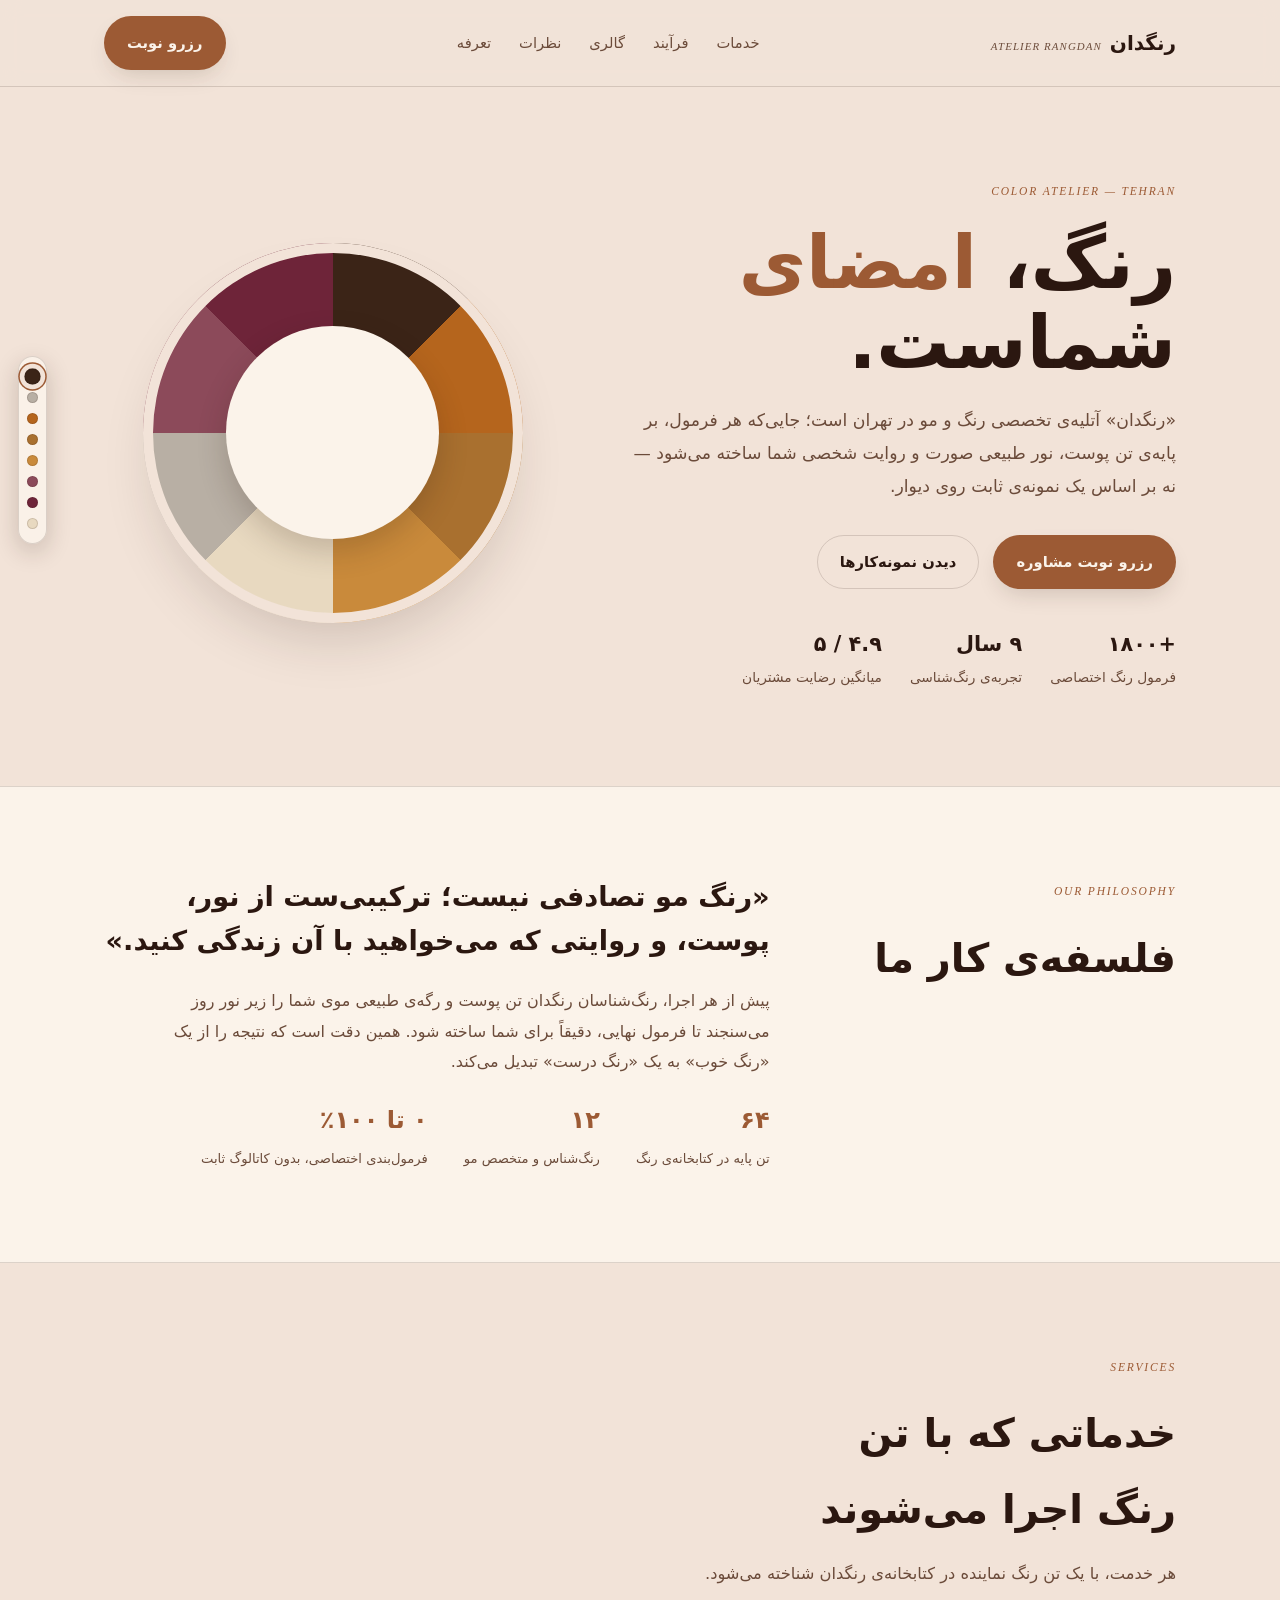
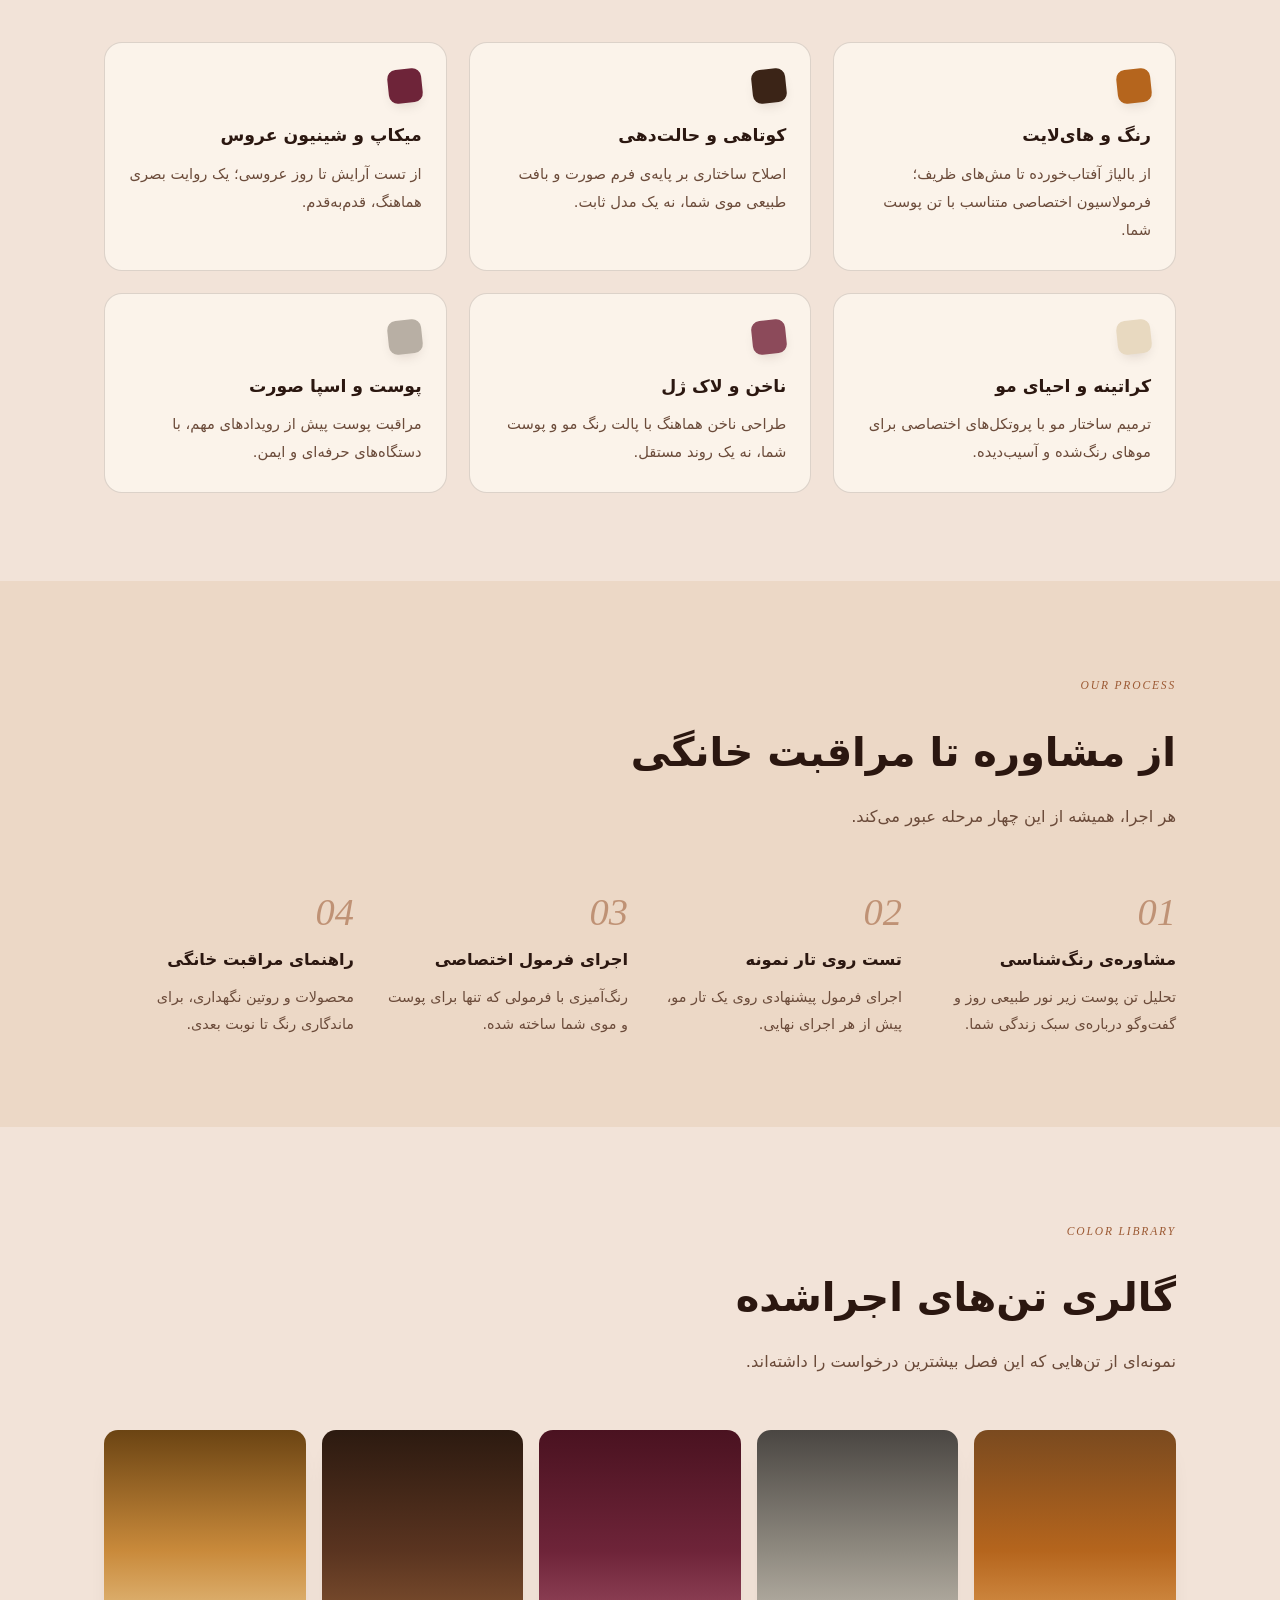
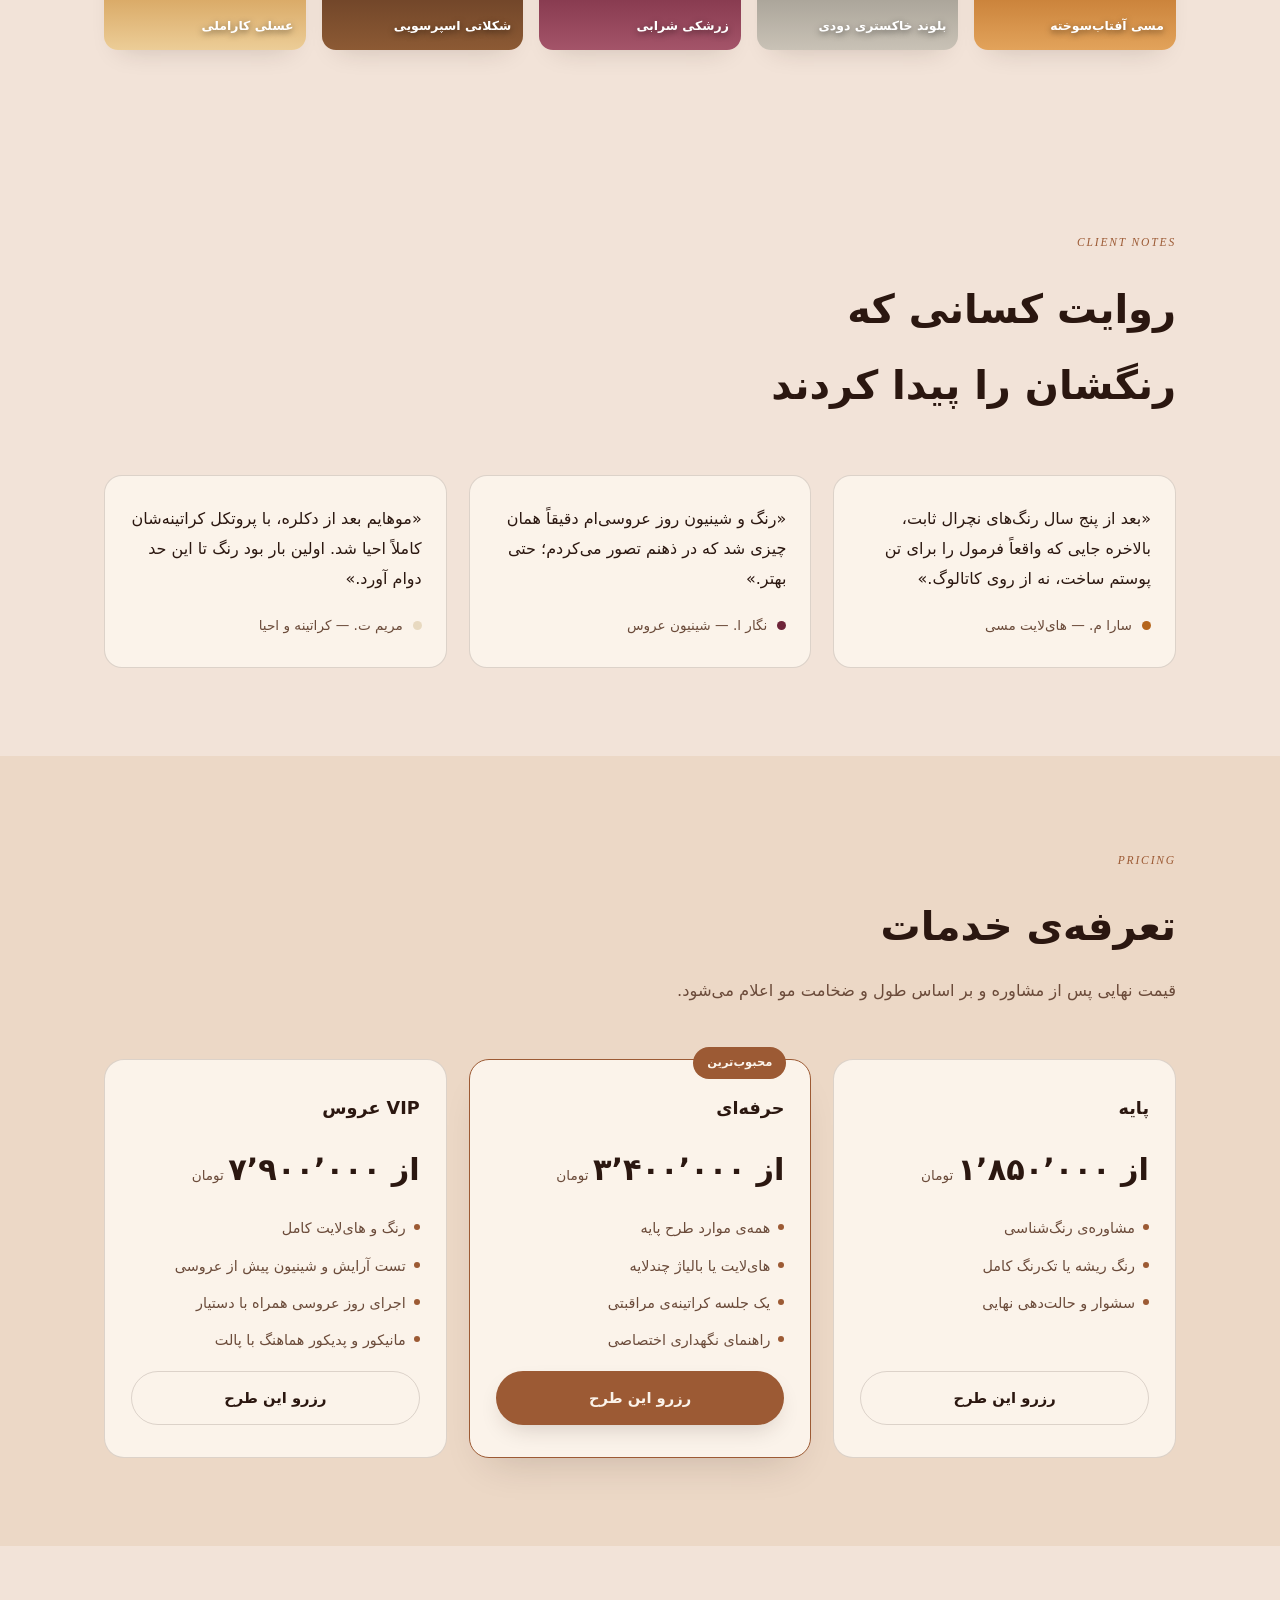
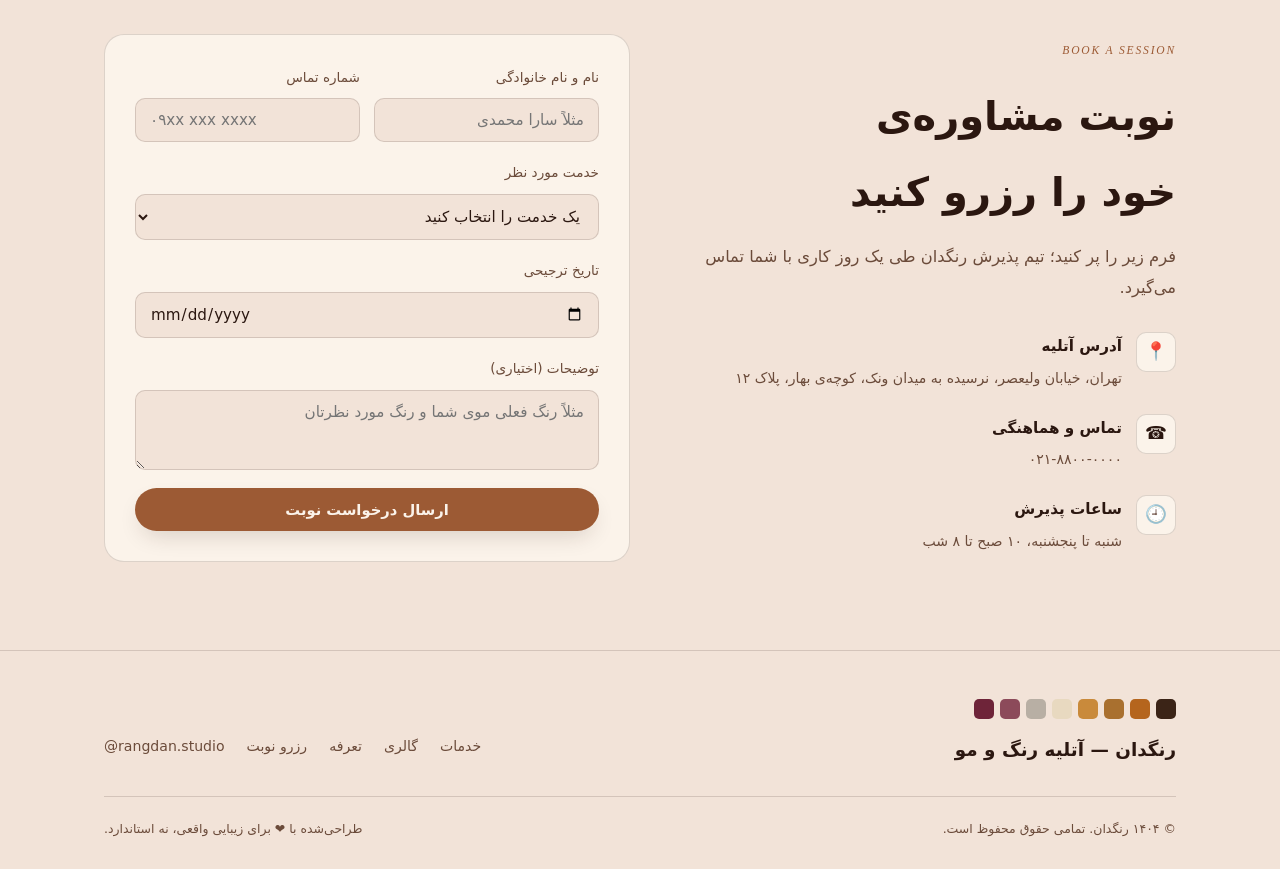
==== landing/index.html @ 2cccdb82 "Add creative women's salon landing page (رنگدان) Single-file, self-contained RTL landing page for a " ====
<!doctype html>
<html lang="fa" dir="rtl">
<head>
<meta charset="utf-8">
<meta name="viewport" content="width=device-width, initial-scale=1">
<title>رنگدان — آتلیه رنگ و مو</title>
<style>
  :root{
    --bg:#F2E3D8;
    --surface:#FBF3EA;
    --surface-2:#ECD8C6;
    --ink:#2B1710;
    --ink-soft:#6B4B3A;
    --accent:#9C5A34;
    --accent-2:#6E2439;
    --line:rgba(43,23,16,.15);
    --shadow:rgba(43,23,16,.20);

    --sw-espresso:#3B2417;
    --sw-copper:#B5651D;
    --sw-burgundy:#6E2439;
    --sw-rosewood:#8C4A5A;
    --sw-ash:#B8AFA4;
    --sw-champagne:#E8D9C0;
    --sw-caramel:#A9702F;
    --sw-honey:#C98A3B;

    --font-display:'Vazirmatn','IRANSans',Tahoma,'Segoe UI',system-ui,sans-serif;
    --font-body:'Vazirmatn',Tahoma,'Segoe UI',system-ui,sans-serif;
    --font-accent:Georgia,'Times New Roman',serif;
  }
  @media (prefers-color-scheme: dark){
    :root:not([data-theme="light"]){
      --bg:#1B120C;
      --surface:#271A12;
      --surface-2:#32221A;
      --ink:#F4E7D9;
      --ink-soft:#CBB09C;
      --accent:#E0925A;
      --accent-2:#E28CA0;
      --line:rgba(244,231,217,.14);
      --shadow:rgba(0,0,0,.55);
    }
  }
  :root[data-theme="dark"]{
    --bg:#1B120C;
    --surface:#271A12;
    --surface-2:#32221A;
    --ink:#F4E7D9;
    --ink-soft:#CBB09C;
    --accent:#E0925A;
    --accent-2:#E28CA0;
    --line:rgba(244,231,217,.14);
    --shadow:rgba(0,0,0,.55);
  }
  @media (prefers-reduced-motion: no-preference){
    :root{ scroll-behavior:smooth; }
  }

  *{box-sizing:border-box;}
  html,body{margin:0;padding:0;}
  body{
    background:var(--bg);
    color:var(--ink);
    font-family:var(--font-body);
    line-height:1.9;
    -webkit-font-smoothing:antialiased;
    overflow-x:hidden;
  }
  img,svg{max-width:100%;display:block;}
  a{color:inherit;text-decoration:none;}
  ul{margin:0;padding:0;list-style:none;}
  h1,h2,h3,p{margin:0;}
  h1,h2,h3{font-family:var(--font-display);text-wrap:balance;}
  :focus-visible{outline:2px solid var(--accent);outline-offset:3px;border-radius:4px;}

  .wrap{ direction:rtl; }
  .container{
    max-width:1120px;
    margin:0 auto;
    padding:0 24px;
  }
  .eyebrow{
    font-family:var(--font-accent);
    font-style:italic;
    letter-spacing:.16em;
    text-transform:uppercase;
    font-size:.72rem;
    color:var(--accent);
    direction:ltr;
    display:inline-block;
  }

  /* ---------- swatch rail ---------- */
  .rail{
    position:fixed;
    top:50%;
    left:18px;
    transform:translateY(-50%);
    z-index:40;
    display:flex;
    flex-direction:column;
    gap:10px;
    padding:14px 8px;
    background:color-mix(in srgb, var(--surface) 88%, transparent);
    border:1px solid var(--line);
    border-radius:999px;
    box-shadow:0 8px 24px var(--shadow);
    backdrop-filter:blur(6px);
  }
  .rail a{
    width:11px;height:11px;border-radius:50%;
    display:block;
    border:1px solid var(--line);
    transition:transform .25s ease, box-shadow .25s ease;
  }
  .rail a[data-c="espresso"]{background:var(--sw-espresso);}
  .rail a[data-c="ash"]{background:var(--sw-ash);}
  .rail a[data-c="copper"]{background:var(--sw-copper);}
  .rail a[data-c="caramel"]{background:var(--sw-caramel);}
  .rail a[data-c="honey"]{background:var(--sw-honey);}
  .rail a[data-c="rosewood"]{background:var(--sw-rosewood);}
  .rail a[data-c="burgundy"]{background:var(--sw-burgundy);}
  .rail a[data-c="champagne"]{background:var(--sw-champagne);}
  .rail a.active{transform:scale(1.5);box-shadow:0 0 0 3px var(--bg),0 0 0 4px var(--accent);}
  @media (max-width:900px){ .rail{display:none;} }

  /* ---------- nav ---------- */
  .nav{
    position:sticky;top:0;z-index:30;
    background:color-mix(in srgb, var(--bg) 86%, transparent);
    backdrop-filter:blur(10px);
    border-bottom:1px solid var(--line);
  }
  .nav-inner{
    display:flex;align-items:center;justify-content:space-between;
    gap:20px;padding:16px 24px;
  }
  .brand{display:flex;align-items:baseline;gap:8px;font-weight:800;font-size:1.25rem;}
  .brand small{font-family:var(--font-accent);font-style:italic;font-weight:400;font-size:.68rem;color:var(--ink-soft);letter-spacing:.1em;direction:ltr;}
  .nav-links{display:flex;gap:28px;font-size:.92rem;color:var(--ink-soft);}
  .nav-links a{transition:color .2s ease;}
  .nav-links a:hover{color:var(--accent);}
  @media (max-width:820px){ .nav-links{display:none;} }
  .btn{
    display:inline-flex;align-items:center;gap:8px;
    padding:12px 22px;border-radius:999px;
    font-size:.92rem;font-weight:700;
    border:1px solid transparent;cursor:pointer;
    transition:transform .2s ease, box-shadow .2s ease, background .2s ease;
    font-family:var(--font-body);
  }
  .btn:hover{transform:translateY(-2px);}
  .btn-primary{background:var(--accent);color:var(--surface);box-shadow:0 10px 24px -8px var(--shadow);}
  .btn-primary:hover{box-shadow:0 14px 28px -8px var(--shadow);}
  .btn-ghost{background:transparent;border-color:var(--line);color:var(--ink);}
  .btn-ghost:hover{border-color:var(--accent);color:var(--accent);}
  .btn-block{width:100%;justify-content:center;}

  /* ---------- hero ---------- */
  .hero{
    position:relative;
    padding:88px 0 96px;
    overflow:hidden;
  }
  .hero-grid{
    display:grid;grid-template-columns:1.1fr .9fr;gap:56px;align-items:center;
  }
  @media (max-width:900px){ .hero-grid{grid-template-columns:1fr;} }
  .hero h1{
    font-size:clamp(2.5rem,6vw,4.6rem);
    font-weight:800;
    line-height:1.08;
    margin:18px 0 22px;
  }
  .hero h1 em{
    font-style:normal;
    color:var(--accent);
  }
  .hero p.lead{
    font-size:1.08rem;color:var(--ink-soft);max-width:52ch;margin-bottom:32px;
  }
  .hero-ctas{display:flex;gap:14px;flex-wrap:wrap;margin-bottom:36px;}
  .hero-meta{display:flex;gap:28px;flex-wrap:wrap;color:var(--ink-soft);font-size:.86rem;}
  .hero-meta b{display:block;color:var(--ink);font-size:1.3rem;font-family:var(--font-display);}

  .dial-wrap{position:relative;display:flex;align-items:center;justify-content:center;}
  .dial{
    width:min(380px,80vw);aspect-ratio:1;border-radius:50%;
    background:conic-gradient(
      var(--sw-espresso) 0deg 45deg,
      var(--sw-copper) 45deg 90deg,
      var(--sw-caramel) 90deg 135deg,
      var(--sw-honey) 135deg 180deg,
      var(--sw-champagne) 180deg 225deg,
      var(--sw-ash) 225deg 270deg,
      var(--sw-rosewood) 270deg 315deg,
      var(--sw-burgundy) 315deg 360deg
    );
    box-shadow:0 30px 60px -20px var(--shadow), inset 0 0 0 10px var(--bg);
    position:relative;
  }
  @media (prefers-reduced-motion: no-preference){
    .dial{ animation:spin 70s linear infinite; }
  }
  @keyframes spin{ to{ transform:rotate(360deg); } }
  .dial::after{
    content:"";position:absolute;inset:22%;border-radius:50%;
    background:var(--surface);box-shadow:0 12px 30px var(--shadow);
  }
  .dial-core{
    position:absolute;inset:0;display:flex;align-items:center;justify-content:center;
    flex-direction:column;text-align:center;pointer-events:none;
  }
  .dial-core b{font-family:var(--font-display);font-size:1.15rem;font-weight:800;}
  .dial-core span{font-family:var(--font-accent);font-style:italic;font-size:.62rem;letter-spacing:.14em;color:var(--ink-soft);direction:ltr;}

  /* reveal */
  .reveal{opacity:0;transform:translateY(22px);transition:opacity .7s ease, transform .7s ease;}
  .reveal.visible{opacity:1;transform:none;}
  @media (prefers-reduced-motion: reduce){
    .reveal{opacity:1;transform:none;transition:none;}
    .dial{animation:none;}
  }

  section{padding:88px 0;}
  .section-head{max-width:640px;margin-bottom:52px;}
  .section-head h2{font-size:clamp(1.7rem,3.2vw,2.5rem);font-weight:800;margin:14px 0 12px;}
  .section-head p{color:var(--ink-soft);font-size:1.02rem;}

  /* about */
  .about{border-top:1px solid var(--line);border-bottom:1px solid var(--line);background:var(--surface);}
  .about-inner{display:grid;grid-template-columns:.7fr 1.3fr;gap:48px;align-items:start;}
  @media (max-width:820px){ .about-inner{grid-template-columns:1fr;} }
  .about blockquote{
    font-family:var(--font-display);font-weight:700;
    font-size:clamp(1.3rem,2.4vw,1.7rem);line-height:1.6;margin:0 0 24px;
  }
  .about-figures{display:flex;gap:36px;flex-wrap:wrap;margin-top:20px;}
  .about-figures div b{display:block;font-size:1.5rem;font-family:var(--font-display);color:var(--accent);}
  .about-figures div span{font-size:.82rem;color:var(--ink-soft);}

  /* services */
  .cards{display:grid;grid-template-columns:repeat(3,1fr);gap:22px;}
  @media (max-width:900px){ .cards{grid-template-columns:repeat(2,1fr);} }
  @media (max-width:600px){ .cards{grid-template-columns:1fr;} }
  .card{
    background:var(--surface);border:1px solid var(--line);border-radius:18px;
    padding:26px 24px;transition:transform .25s ease, box-shadow .25s ease;
  }
  .card:hover{transform:translateY(-6px);box-shadow:0 18px 34px -18px var(--shadow);}
  .chip{width:34px;height:34px;border-radius:9px;margin-bottom:16px;transform:rotate(-6deg);box-shadow:0 6px 14px -6px var(--shadow);}
  .card h3{font-size:1.08rem;font-weight:700;margin-bottom:8px;}
  .card p{color:var(--ink-soft);font-size:.92rem;}

  /* process */
  .process{background:var(--surface-2);}
  .steps{display:grid;grid-template-columns:repeat(4,1fr);gap:24px;counter-reset:step;}
  @media (max-width:900px){ .steps{grid-template-columns:repeat(2,1fr);} }
  @media (max-width:560px){ .steps{grid-template-columns:1fr;} }
  .step{position:relative;padding-top:8px;}
  .step .num{
    font-family:var(--font-accent);font-style:italic;font-size:2.4rem;color:var(--accent);
    opacity:.55;line-height:1;direction:ltr;
  }
  .step h3{margin:10px 0 8px;font-size:1.02rem;}
  .step p{color:var(--ink-soft);font-size:.9rem;}

  /* gallery / strands */
  .strands{display:grid;grid-template-columns:repeat(5,1fr);gap:16px;}
  @media (max-width:820px){ .strands{grid-template-columns:repeat(2,1fr);} }
  .strand{
    height:220px;border-radius:14px;position:relative;overflow:hidden;
    box-shadow:0 14px 26px -16px var(--shadow);
    transition:transform .3s ease;
  }
  .strand:hover{transform:translateY(-6px) scale(1.02);}
  .strand span{
    position:absolute;bottom:12px;right:12px;left:12px;
    font-size:.78rem;font-weight:700;color:#fff;
    text-shadow:0 2px 6px rgba(0,0,0,.5);
  }
  .strand.s1{background:linear-gradient(180deg,#7a4a1f,#b5651d 55%,#e2a35b);}
  .strand.s2{background:linear-gradient(180deg,#4a4642,#8f8a80 55%,#c9c2b6);}
  .strand.s3{background:linear-gradient(180deg,#4a1220,#6e2439 55%,#a45469);}
  .strand.s4{background:linear-gradient(180deg,#2c1a10,#5a3420 55%,#8c5a34);}
  .strand.s5{background:linear-gradient(180deg,#6b4413,#c98a3b 55%,#eccd97);}

  /* testimonials */
  .quotes{display:grid;grid-template-columns:repeat(3,1fr);gap:22px;}
  @media (max-width:900px){ .quotes{grid-template-columns:1fr;} }
  .quote{background:var(--surface);border:1px solid var(--line);border-radius:18px;padding:28px 24px;}
  .quote p{font-size:1rem;margin-bottom:18px;}
  .quote footer{display:flex;align-items:center;gap:10px;font-size:.85rem;color:var(--ink-soft);}
  .quote footer .dot{width:9px;height:9px;border-radius:50%;}

  /* pricing */
  .pricing{background:var(--surface-2);}
  .plans{display:grid;grid-template-columns:repeat(3,1fr);gap:22px;}
  @media (max-width:900px){ .plans{grid-template-columns:1fr;} }
  .plan{
    background:var(--surface);border:1px solid var(--line);border-radius:20px;
    padding:32px 26px;display:flex;flex-direction:column;gap:16px;
  }
  .plan.featured{border-color:var(--accent);box-shadow:0 20px 40px -20px var(--shadow);position:relative;}
  .plan.featured::before{
    content:"محبوب‌ترین";position:absolute;top:-13px;right:24px;
    background:var(--accent);color:var(--surface);font-size:.72rem;font-weight:700;
    padding:5px 14px;border-radius:999px;
  }
  .plan h3{font-size:1.1rem;}
  .plan .price{font-family:var(--font-display);font-size:1.9rem;font-weight:800;font-variant-numeric:tabular-nums;}
  .plan .price small{font-size:.85rem;font-weight:400;color:var(--ink-soft);}
  .plan ul{display:flex;flex-direction:column;gap:10px;font-size:.9rem;color:var(--ink-soft);flex:1;}
  .plan ul li{display:flex;gap:8px;align-items:flex-start;}
  .plan ul li::before{content:"";width:6px;height:6px;border-radius:50%;background:var(--accent);margin-top:9px;flex-shrink:0;}

  /* booking */
  .booking-inner{display:grid;grid-template-columns:1fr 1fr;gap:56px;align-items:start;}
  @media (max-width:900px){ .booking-inner{grid-template-columns:1fr;} }
  .form-card{background:var(--surface);border:1px solid var(--line);border-radius:20px;padding:30px;}
  .field{margin-bottom:18px;display:flex;flex-direction:column;gap:8px;}
  .field label{font-size:.85rem;color:var(--ink-soft);}
  .field input,.field select,.field textarea{
    background:var(--bg);border:1px solid var(--line);border-radius:10px;
    padding:12px 14px;font-family:var(--font-body);font-size:.95rem;color:var(--ink);
    resize:vertical;
  }
  .field-row{display:grid;grid-template-columns:1fr 1fr;gap:14px;}
  @media (max-width:480px){ .field-row{grid-template-columns:1fr;} }
  .note-ok{
    margin-top:14px;padding:12px 16px;border-radius:10px;
    background:color-mix(in srgb, var(--accent) 16%, var(--surface));
    color:var(--accent);font-size:.88rem;display:none;
  }
  .note-ok.show{display:block;}
  .info-list{display:flex;flex-direction:column;gap:22px;}
  .info-item{display:flex;gap:14px;}
  .info-item .ico{
    width:40px;height:40px;border-radius:10px;background:var(--surface);border:1px solid var(--line);
    display:flex;align-items:center;justify-content:center;flex-shrink:0;font-size:1.1rem;
  }
  .info-item h3{font-size:.95rem;margin-bottom:4px;}
  .info-item p{color:var(--ink-soft);font-size:.88rem;}

  /* footer */
  footer.site{border-top:1px solid var(--line);padding:48px 0 28px;}
  .footer-inner{display:flex;justify-content:space-between;flex-wrap:wrap;gap:24px;margin-bottom:28px;}
  .footer-brand{font-family:var(--font-display);font-weight:800;font-size:1.15rem;}
  .footer-links{display:flex;gap:22px;font-size:.88rem;color:var(--ink-soft);flex-wrap:wrap;}
  .footer-links a:hover{color:var(--accent);}
  .footer-bottom{border-top:1px solid var(--line);padding-top:20px;font-size:.78rem;color:var(--ink-soft);display:flex;justify-content:space-between;flex-wrap:wrap;gap:10px;}
  .swatch-strip{display:flex;gap:6px;margin-bottom:14px;}
  .swatch-strip i{width:20px;height:20px;border-radius:5px;display:block;}
</style>

</head>
<body>
<div class="wrap" dir="rtl" lang="fa">

  <nav class="rail" aria-hidden="true">
    <a href="#hero" data-c="espresso" title="آغاز"></a>
    <a href="#about" data-c="ash" title="درباره ما"></a>
    <a href="#services" data-c="copper" title="خدمات"></a>
    <a href="#process" data-c="caramel" title="فرآیند"></a>
    <a href="#gallery" data-c="honey" title="گالری"></a>
    <a href="#testimonials" data-c="rosewood" title="نظرات"></a>
    <a href="#pricing" data-c="burgundy" title="تعرفه"></a>
    <a href="#booking" data-c="champagne" title="رزرو"></a>
  </nav>

  <header class="nav">
    <div class="container nav-inner">
      <div class="brand">رنگدان <small>ATELIER RANGDAN</small></div>
      <div class="nav-links">
        <a href="#services">خدمات</a>
        <a href="#process">فرآیند</a>
        <a href="#gallery">گالری</a>
        <a href="#testimonials">نظرات</a>
        <a href="#pricing">تعرفه</a>
      </div>
      <a href="#booking" class="btn btn-primary">رزرو نوبت</a>
    </div>
  </header>

  <section class="hero" id="hero">
    <div class="container hero-grid">
      <div>
        <span class="eyebrow">Color Atelier — Tehran</span>
        <h1 class="reveal">رنگ، <em>امضای</em><br>شماست.</h1>
        <p class="lead reveal">«رنگدان» آتلیه‌ی تخصصی رنگ و مو در تهران است؛ جایی‌که هر فرمول، بر پایه‌ی تن پوست، نور طبیعی صورت و روایت شخصی شما ساخته می‌شود — نه بر اساس یک نمونه‌ی ثابت روی دیوار.</p>
        <div class="hero-ctas reveal">
          <a href="#booking" class="btn btn-primary">رزرو نوبت مشاوره</a>
          <a href="#gallery" class="btn btn-ghost">دیدن نمونه‌کارها</a>
        </div>
        <div class="hero-meta reveal">
          <div><b>+۱۸۰۰</b>فرمول رنگ اختصاصی</div>
          <div><b>۹ سال</b>تجربه‌ی رنگ‌شناسی</div>
          <div><b>۴.۹ / ۵</b>میانگین رضایت مشتریان</div>
        </div>
      </div>
      <div class="dial-wrap reveal">
        <div class="dial">
          <div class="dial-core">
            <b>رنگدان</b>
            <span>PIGMENT WHEEL</span>
          </div>
        </div>
      </div>
    </div>
  </section>

  <section class="about" id="about">
    <div class="container about-inner">
      <div class="section-head reveal" style="margin-bottom:0;">
        <span class="eyebrow">Our Philosophy</span>
        <h2>فلسفه‌ی کار ما</h2>
      </div>
      <div class="reveal">
        <blockquote>«رنگ مو تصادفی نیست؛ ترکیبی‌ست از نور، پوست، و روایتی که می‌خواهید با آن زندگی کنید.»</blockquote>
        <p style="color:var(--ink-soft);max-width:60ch;">پیش از هر اجرا، رنگ‌شناسان رنگدان تن پوست و رگه‌ی طبیعی موی شما را زیر نور روز می‌سنجند تا فرمول نهایی، دقیقاً برای شما ساخته شود. همین دقت است که نتیجه را از یک «رنگ خوب» به یک «رنگ درست» تبدیل می‌کند.</p>
        <div class="about-figures">
          <div><b>۶۴</b><span>تن پایه در کتابخانه‌ی رنگ</span></div>
          <div><b>۱۲</b><span>رنگ‌شناس و متخصص مو</span></div>
          <div><b>۰ تا ۱۰۰٪</b><span>فرمول‌بندی اختصاصی، بدون کاتالوگ ثابت</span></div>
        </div>
      </div>
    </div>
  </section>

  <section id="services">
    <div class="container">
      <div class="section-head reveal">
        <span class="eyebrow">Services</span>
        <h2>خدماتی که با تن رنگ اجرا می‌شوند</h2>
        <p>هر خدمت، با یک تن رنگ نماینده در کتابخانه‌ی رنگدان شناخته می‌شود.</p>
      </div>
      <div class="cards">
        <div class="card reveal">
          <div class="chip" style="background:var(--sw-copper);"></div>
          <h3>رنگ و های‌لایت</h3>
          <p>از بالیاژ آفتاب‌خورده تا مش‌های ظریف؛ فرمولاسیون اختصاصی متناسب با تن پوست شما.</p>
        </div>
        <div class="card reveal">
          <div class="chip" style="background:var(--sw-espresso);"></div>
          <h3>کوتاهی و حالت‌دهی</h3>
          <p>اصلاح ساختاری بر پایه‌ی فرم صورت و بافت طبیعی موی شما، نه یک مدل ثابت.</p>
        </div>
        <div class="card reveal">
          <div class="chip" style="background:var(--sw-burgundy);"></div>
          <h3>میکاپ و شینیون عروس</h3>
          <p>از تست آرایش تا روز عروسی؛ یک روایت بصری هماهنگ، قدم‌به‌قدم.</p>
        </div>
        <div class="card reveal">
          <div class="chip" style="background:var(--sw-champagne);"></div>
          <h3>کراتینه و احیای مو</h3>
          <p>ترمیم ساختار مو با پروتکل‌های اختصاصی برای موهای رنگ‌شده و آسیب‌دیده.</p>
        </div>
        <div class="card reveal">
          <div class="chip" style="background:var(--sw-rosewood);"></div>
          <h3>ناخن و لاک ژل</h3>
          <p>طراحی ناخن هماهنگ با پالت رنگ مو و پوست شما، نه یک روند مستقل.</p>
        </div>
        <div class="card reveal">
          <div class="chip" style="background:var(--sw-ash);"></div>
          <h3>پوست و اسپا صورت</h3>
          <p>مراقبت پوست پیش از رویدادهای مهم، با دستگاه‌های حرفه‌ای و ایمن.</p>
        </div>
      </div>
    </div>
  </section>

  <section class="process" id="process">
    <div class="container">
      <div class="section-head reveal">
        <span class="eyebrow">Our Process</span>
        <h2>از مشاوره تا مراقبت خانگی</h2>
        <p>هر اجرا، همیشه از این چهار مرحله عبور می‌کند.</p>
      </div>
      <div class="steps">
        <div class="step reveal">
          <span class="num">01</span>
          <h3>مشاوره‌ی رنگ‌شناسی</h3>
          <p>تحلیل تن پوست زیر نور طبیعی روز و گفت‌وگو درباره‌ی سبک زندگی شما.</p>
        </div>
        <div class="step reveal">
          <span class="num">02</span>
          <h3>تست روی تار نمونه</h3>
          <p>اجرای فرمول پیشنهادی روی یک تار مو، پیش از هر اجرای نهایی.</p>
        </div>
        <div class="step reveal">
          <span class="num">03</span>
          <h3>اجرای فرمول اختصاصی</h3>
          <p>رنگ‌آمیزی با فرمولی که تنها برای پوست و موی شما ساخته شده.</p>
        </div>
        <div class="step reveal">
          <span class="num">04</span>
          <h3>راهنمای مراقبت خانگی</h3>
          <p>محصولات و روتین نگهداری، برای ماندگاری رنگ تا نوبت بعدی.</p>
        </div>
      </div>
    </div>
  </section>

  <section id="gallery">
    <div class="container">
      <div class="section-head reveal">
        <span class="eyebrow">Color Library</span>
        <h2>گالری تن‌های اجراشده</h2>
        <p>نمونه‌ای از تن‌هایی که این فصل بیشترین درخواست را داشته‌اند.</p>
      </div>
      <div class="strands">
        <div class="strand s1 reveal"><span>مسی آفتاب‌سوخته</span></div>
        <div class="strand s2 reveal"><span>بلوند خاکستری دودی</span></div>
        <div class="strand s3 reveal"><span>زرشکی شرابی</span></div>
        <div class="strand s4 reveal"><span>شکلاتی اسپرسویی</span></div>
        <div class="strand s5 reveal"><span>عسلی کاراملی</span></div>
      </div>
    </div>
  </section>

  <section id="testimonials">
    <div class="container">
      <div class="section-head reveal">
        <span class="eyebrow">Client Notes</span>
        <h2>روایت کسانی که رنگشان را پیدا کردند</h2>
      </div>
      <div class="quotes">
        <div class="quote reveal">
          <p>«بعد از پنج سال رنگ‌های نچرال ثابت، بالاخره جایی که واقعاً فرمول را برای تن پوستم ساخت، نه از روی کاتالوگ.»</p>
          <footer><span class="dot" style="background:var(--sw-copper);"></span> سارا م. — های‌لایت مسی</footer>
        </div>
        <div class="quote reveal">
          <p>«رنگ و شینیون روز عروسی‌ام دقیقاً همان چیزی شد که در ذهنم تصور می‌کردم؛ حتی بهتر.»</p>
          <footer><span class="dot" style="background:var(--sw-burgundy);"></span> نگار ا. — شینیون عروس</footer>
        </div>
        <div class="quote reveal">
          <p>«موهایم بعد از دکلره، با پروتکل کراتینه‌شان کاملاً احیا شد. اولین بار بود رنگ تا این حد دوام آورد.»</p>
          <footer><span class="dot" style="background:var(--sw-champagne);"></span> مریم ت. — کراتینه و احیا</footer>
        </div>
      </div>
    </div>
  </section>

  <section class="pricing" id="pricing">
    <div class="container">
      <div class="section-head reveal">
        <span class="eyebrow">Pricing</span>
        <h2>تعرفه‌ی خدمات</h2>
        <p>قیمت نهایی پس از مشاوره و بر اساس طول و ضخامت مو اعلام می‌شود.</p>
      </div>
      <div class="plans">
        <div class="plan reveal">
          <h3>پایه</h3>
          <div class="price">از ۱٬۸۵۰٬۰۰۰<small> تومان</small></div>
          <ul>
            <li>مشاوره‌ی رنگ‌شناسی</li>
            <li>رنگ ریشه یا تک‌رنگ کامل</li>
            <li>سشوار و حالت‌دهی نهایی</li>
          </ul>
          <a href="#booking" class="btn btn-ghost btn-block">رزرو این طرح</a>
        </div>
        <div class="plan featured reveal">
          <h3>حرفه‌ای</h3>
          <div class="price">از ۳٬۴۰۰٬۰۰۰<small> تومان</small></div>
          <ul>
            <li>همه‌ی موارد طرح پایه</li>
            <li>های‌لایت یا بالیاژ چندلایه</li>
            <li>یک جلسه کراتینه‌ی مراقبتی</li>
            <li>راهنمای نگهداری اختصاصی</li>
          </ul>
          <a href="#booking" class="btn btn-primary btn-block">رزرو این طرح</a>
        </div>
        <div class="plan reveal">
          <h3>VIP عروس</h3>
          <div class="price">از ۷٬۹۰۰٬۰۰۰<small> تومان</small></div>
          <ul>
            <li>رنگ و های‌لایت کامل</li>
            <li>تست آرایش و شینیون پیش از عروسی</li>
            <li>اجرای روز عروسی همراه با دستیار</li>
            <li>مانیکور و پدیکور هماهنگ با پالت</li>
          </ul>
          <a href="#booking" class="btn btn-ghost btn-block">رزرو این طرح</a>
        </div>
      </div>
    </div>
  </section>

  <section id="booking">
    <div class="container booking-inner">
      <div>
        <div class="section-head reveal" style="margin-bottom:28px;">
          <span class="eyebrow">Book a Session</span>
          <h2>نوبت مشاوره‌ی خود را رزرو کنید</h2>
          <p>فرم زیر را پر کنید؛ تیم پذیرش رنگدان طی یک روز کاری با شما تماس می‌گیرد.</p>
        </div>
        <div class="info-list reveal">
          <div class="info-item">
            <div class="ico">📍</div>
            <div><h3>آدرس آتلیه</h3><p>تهران، خیابان ولیعصر، نرسیده به میدان ونک، کوچه‌ی بهار، پلاک ۱۲</p></div>
          </div>
          <div class="info-item">
            <div class="ico">☎️</div>
            <div><h3>تماس و هماهنگی</h3><p style="direction:ltr;text-align:right;">۰۲۱‑۸۸۰۰‑۰۰۰۰</p></div>
          </div>
          <div class="info-item">
            <div class="ico">🕘</div>
            <div><h3>ساعات پذیرش</h3><p>شنبه تا پنجشنبه، ۱۰ صبح تا ۸ شب</p></div>
          </div>
        </div>
      </div>

      <form class="form-card reveal" id="bookingForm">
        <div class="field-row">
          <div class="field">
            <label for="fname">نام و نام خانوادگی</label>
            <input id="fname" type="text" placeholder="مثلاً سارا محمدی" required>
          </div>
          <div class="field">
            <label for="fphone">شماره تماس</label>
            <input id="fphone" type="tel" placeholder="۰۹xx xxx xxxx" required>
          </div>
        </div>
        <div class="field">
          <label for="fservice">خدمت مورد نظر</label>
          <select id="fservice" required>
            <option value="" disabled selected>یک خدمت را انتخاب کنید</option>
            <option>رنگ و های‌لایت</option>
            <option>کوتاهی و حالت‌دهی</option>
            <option>میکاپ و شینیون عروس</option>
            <option>کراتینه و احیای مو</option>
            <option>ناخن و لاک ژل</option>
            <option>پوست و اسپا صورت</option>
          </select>
        </div>
        <div class="field">
          <label for="fdate">تاریخ ترجیحی</label>
          <input id="fdate" type="date">
        </div>
        <div class="field">
          <label for="fnote">توضیحات (اختیاری)</label>
          <textarea id="fnote" rows="3" placeholder="مثلاً رنگ فعلی موی شما و رنگ مورد نظرتان"></textarea>
        </div>
        <button type="submit" class="btn btn-primary btn-block">ارسال درخواست نوبت</button>
        <div class="note-ok" id="formNote">درخواست شما ثبت شد. تیم رنگدان طی یک روز کاری با شما تماس می‌گیرد.</div>
      </form>
    </div>
  </section>

  <footer class="site">
    <div class="container">
      <div class="swatch-strip">
        <i style="background:var(--sw-espresso);"></i>
        <i style="background:var(--sw-copper);"></i>
        <i style="background:var(--sw-caramel);"></i>
        <i style="background:var(--sw-honey);"></i>
        <i style="background:var(--sw-champagne);"></i>
        <i style="background:var(--sw-ash);"></i>
        <i style="background:var(--sw-rosewood);"></i>
        <i style="background:var(--sw-burgundy);"></i>
      </div>
      <div class="footer-inner">
        <div class="footer-brand">رنگدان — آتلیه رنگ و مو</div>
        <div class="footer-links">
          <a href="#services">خدمات</a>
          <a href="#gallery">گالری</a>
          <a href="#pricing">تعرفه</a>
          <a href="#booking">رزرو نوبت</a>
          <a href="#" style="direction:ltr;">@rangdan.studio</a>
        </div>
      </div>
      <div class="footer-bottom">
        <span>© ۱۴۰۴ رنگدان. تمامی حقوق محفوظ است.</span>
        <span>طراحی‌شده با ❤ برای زیبایی واقعی، نه استاندارد.</span>
      </div>
    </div>
  </footer>
</div>

<script>
  (function(){
    var reduce = window.matchMedia('(prefers-reduced-motion: reduce)').matches;

    // scroll reveal
    var revealEls = document.querySelectorAll('.reveal');
    if('IntersectionObserver' in window && !reduce){
      var io = new IntersectionObserver(function(entries){
        entries.forEach(function(e){
          if(e.isIntersecting){
            e.target.classList.add('visible');
            io.unobserve(e.target);
          }
        });
      },{threshold:.15});
      revealEls.forEach(function(el){ io.observe(el); });
    } else {
      revealEls.forEach(function(el){ el.classList.add('visible'); });
    }

    // rail active state
    var railLinks = document.querySelectorAll('.rail a');
    var sections = Array.prototype.map.call(railLinks, function(a){
      return document.querySelector(a.getAttribute('href'));
    });
    function setActive(){
      var pos = window.scrollY + window.innerHeight * 0.35;
      var current = 0;
      sections.forEach(function(sec, i){
        if(sec && sec.offsetTop <= pos) current = i;
      });
      railLinks.forEach(function(a,i){ a.classList.toggle('active', i === current); });
    }
    document.addEventListener('scroll', setActive, {passive:true});
    setActive();

    // booking form (demo only, no network call)
    var form = document.getElementById('bookingForm');
    var note = document.getElementById('formNote');
    form.addEventListener('submit', function(ev){
      ev.preventDefault();
      note.classList.add('show');
      form.reset();
    });
  })();
</script>
</body>
</html>
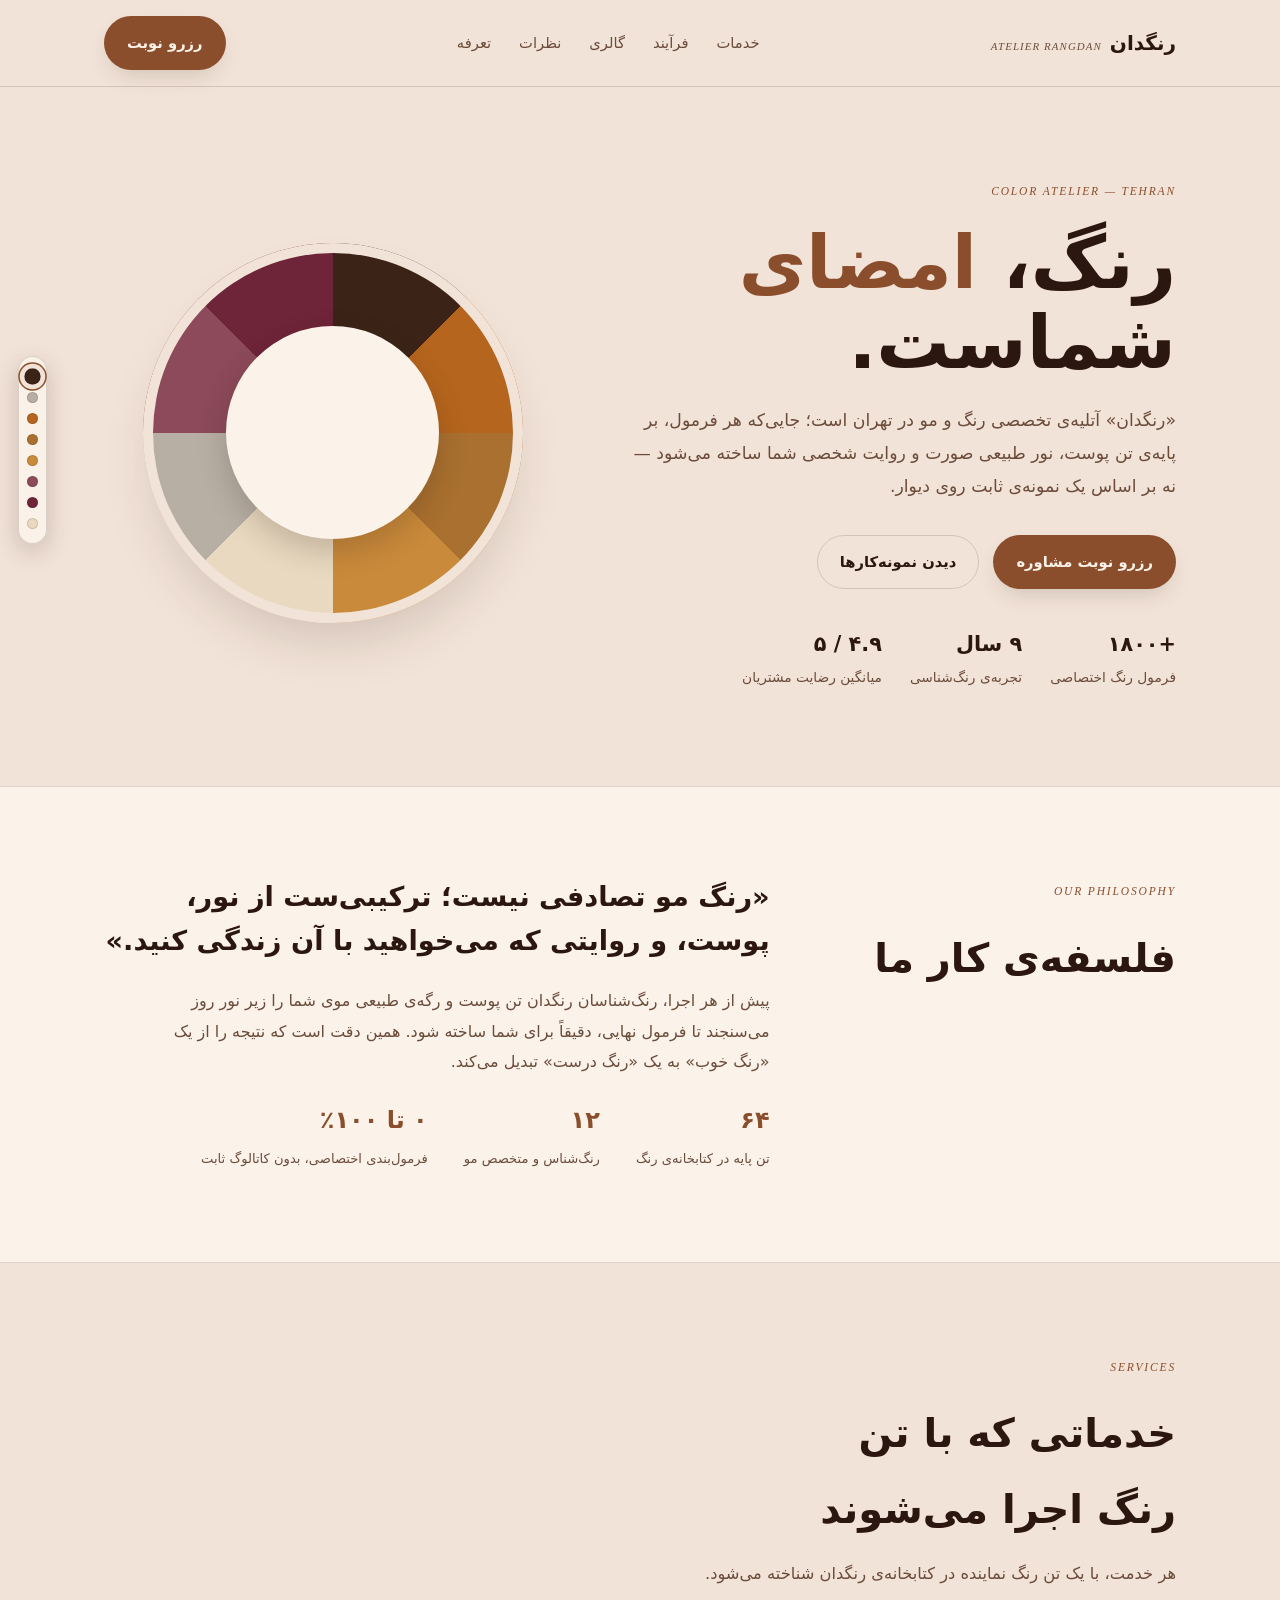
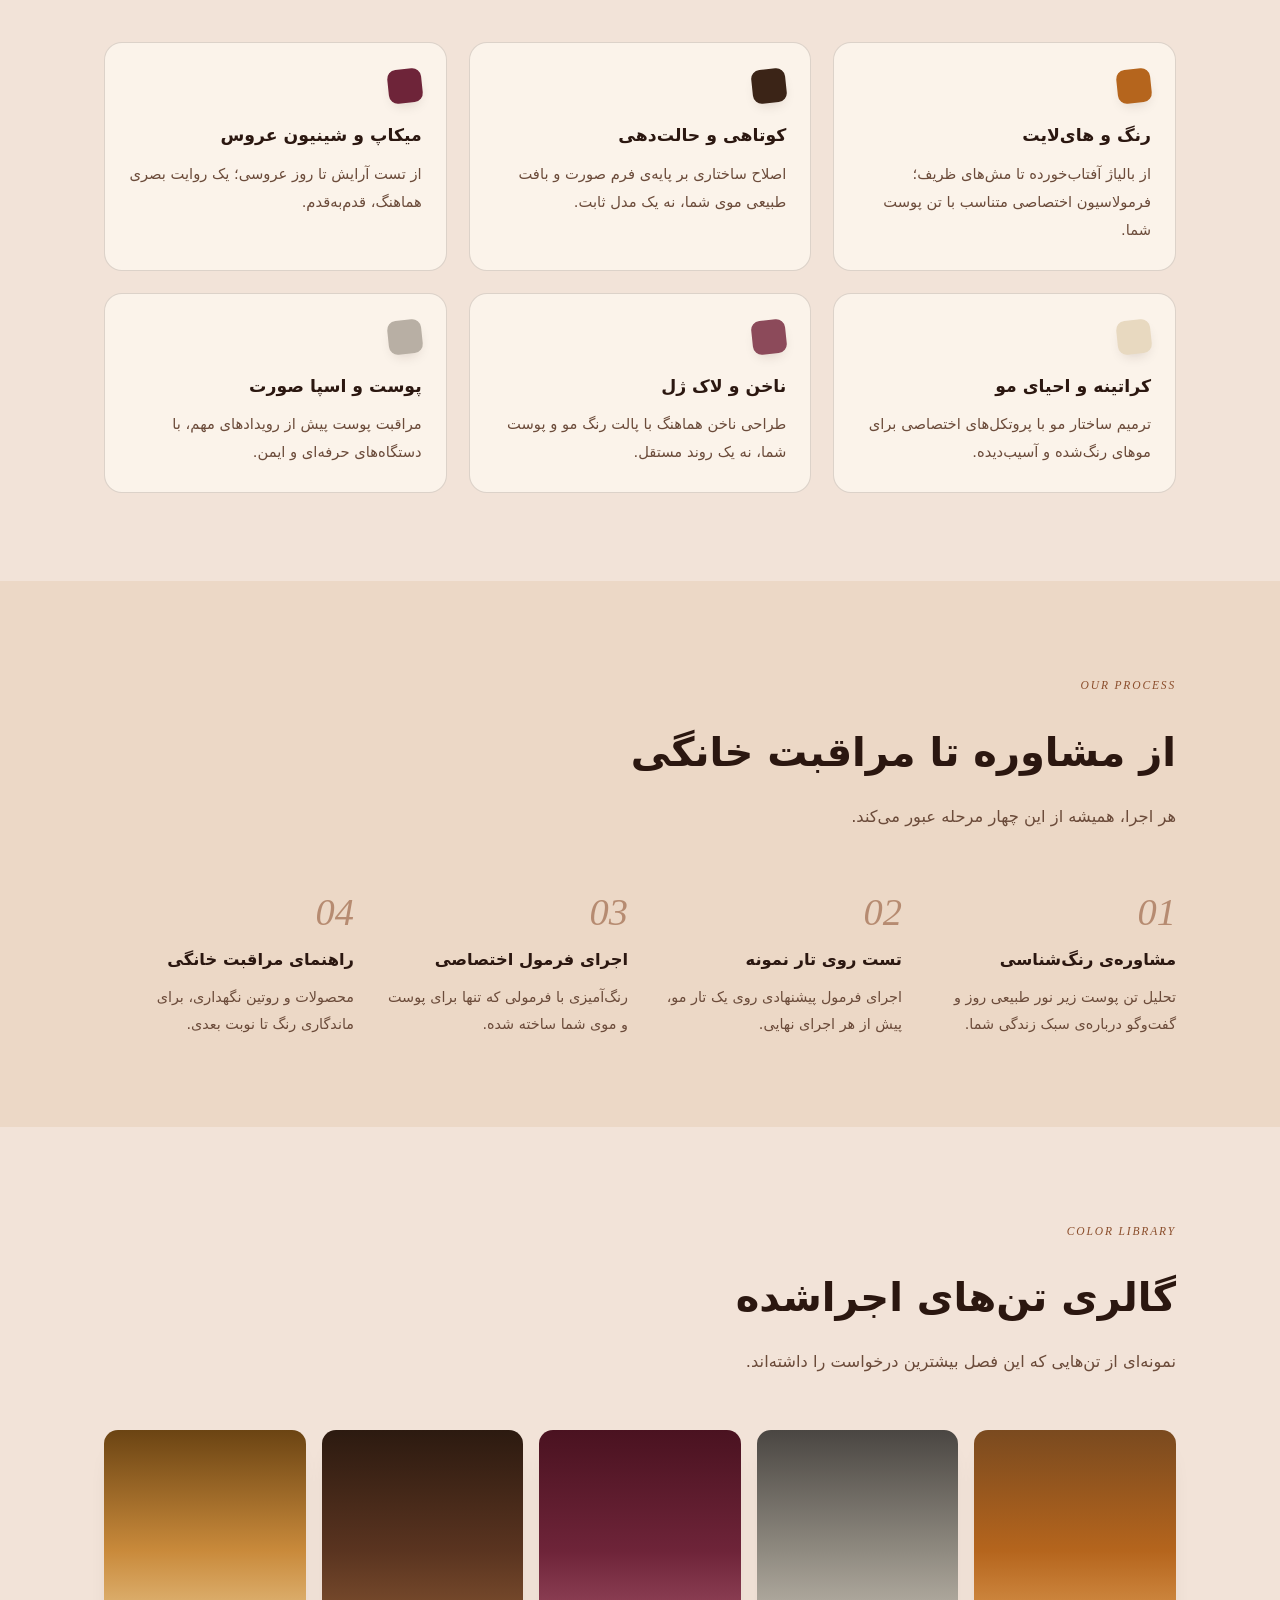
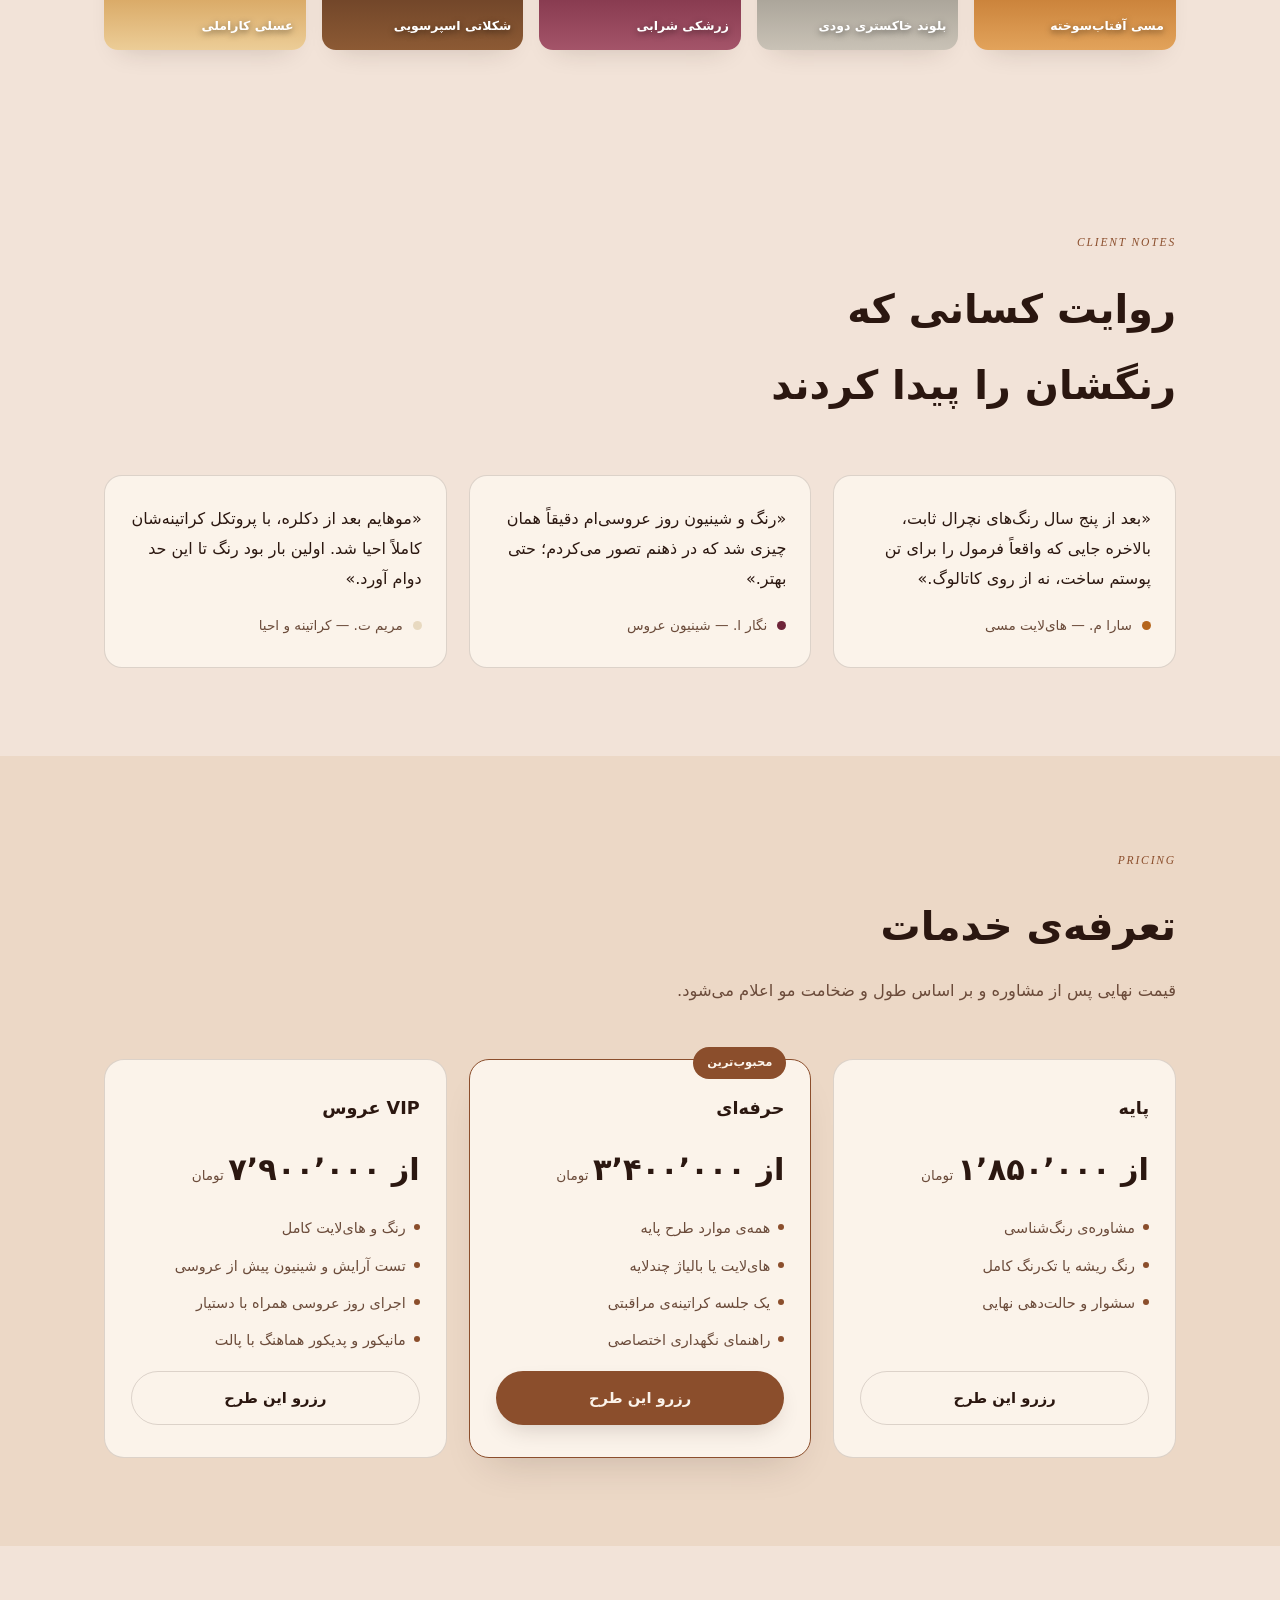
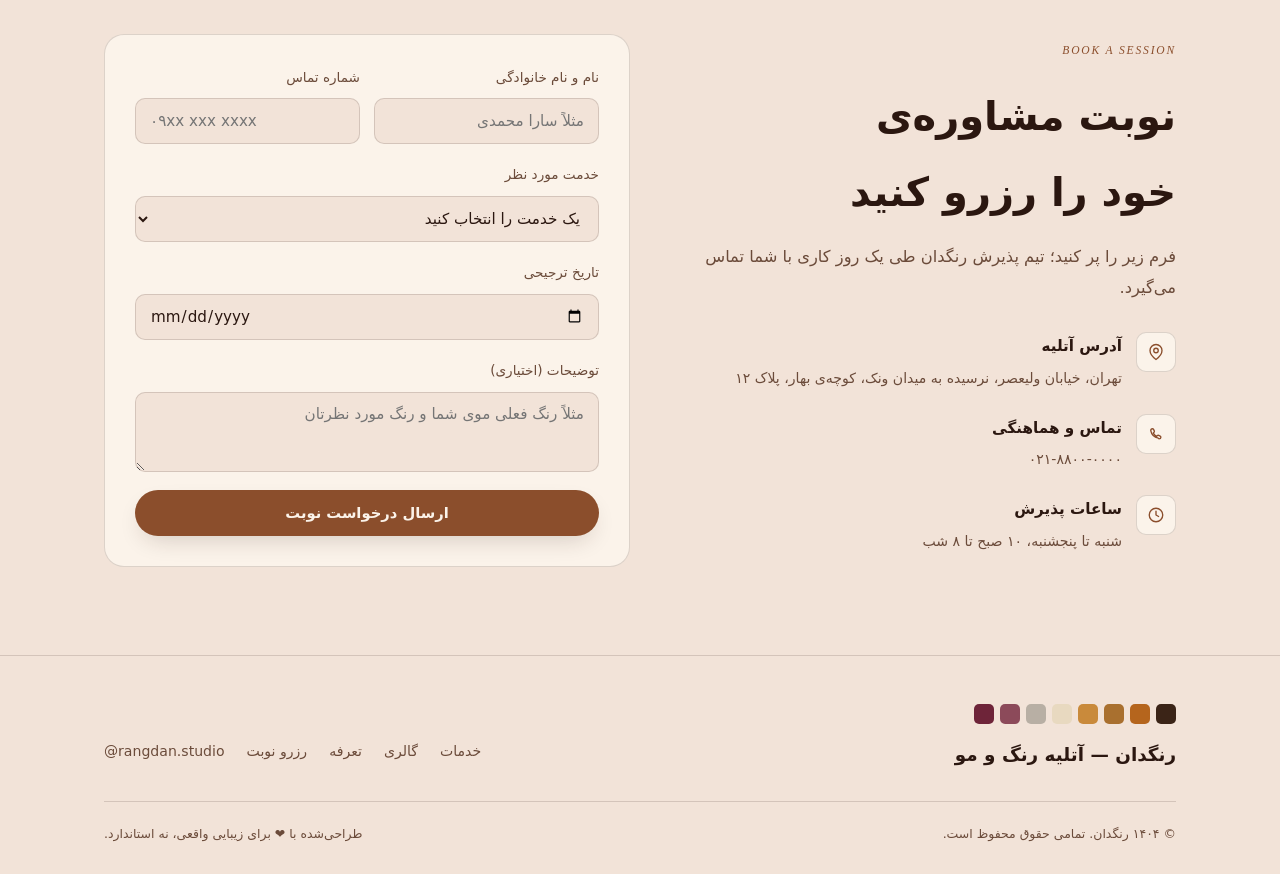
==== commit 17f12f3e: "Polish landing page to a UI/UX pro checklist Applied a concrete accessibility/UX audit (contrast, se" ====
--- a/landing/index.html
+++ b/landing/index.html
@@ -11,7 +11,7 @@
     --surface-2:#ECD8C6;
     --ink:#2B1710;
     --ink-soft:#6B4B3A;
-    --accent:#9C5A34;
+    --accent:#8B4E2C;
     --accent-2:#6E2439;
     --line:rgba(43,23,16,.15);
     --shadow:rgba(43,23,16,.20);
@@ -73,6 +73,14 @@
   h1,h2,h3,p{margin:0;}
   h1,h2,h3{font-family:var(--font-display);text-wrap:balance;}
   :focus-visible{outline:2px solid var(--accent);outline-offset:3px;border-radius:4px;}
+
+  .skip-link{
+    position:fixed;top:-100px;right:16px;z-index:100;
+    background:var(--accent);color:var(--surface);
+    padding:12px 20px;border-radius:0 0 10px 10px;
+    font-size:.9rem;font-weight:700;transition:top .2s ease;
+  }
+  .skip-link:focus{top:0;}
 
   .wrap{ direction:rtl; }
   .container{
@@ -110,9 +118,9 @@
   }
   .rail a{
     width:11px;height:11px;border-radius:50%;
-    display:block;
+    display:block;cursor:pointer;
     border:1px solid var(--line);
-    transition:transform .25s ease, box-shadow .25s ease;
+    transition:transform .2s ease, box-shadow .2s ease;
   }
   .rail a[data-c="espresso"]{background:var(--sw-espresso);}
   .rail a[data-c="ash"]{background:var(--sw-ash);}
@@ -143,11 +151,11 @@
   .nav-links a:hover{color:var(--accent);}
   @media (max-width:820px){ .nav-links{display:none;} }
   .btn{
-    display:inline-flex;align-items:center;gap:8px;
-    padding:12px 22px;border-radius:999px;
+    display:inline-flex;align-items:center;justify-content:center;gap:8px;
+    min-height:46px;padding:12px 22px;border-radius:999px;
     font-size:.92rem;font-weight:700;
     border:1px solid transparent;cursor:pointer;
-    transition:transform .2s ease, box-shadow .2s ease, background .2s ease;
+    transition:transform .2s ease, box-shadow .2s ease, background .2s ease, border-color .2s ease, color .2s ease;
     font-family:var(--font-body);
   }
   .btn:hover{transform:translateY(-2px);}
@@ -323,9 +331,11 @@
   .field label{font-size:.85rem;color:var(--ink-soft);}
   .field input,.field select,.field textarea{
     background:var(--bg);border:1px solid var(--line);border-radius:10px;
-    padding:12px 14px;font-family:var(--font-body);font-size:.95rem;color:var(--ink);
-    resize:vertical;
-  }
+    min-height:46px;padding:12px 14px;font-family:var(--font-body);font-size:.95rem;color:var(--ink);
+    resize:vertical;transition:border-color .2s ease;
+  }
+  .field input:hover,.field select:hover,.field textarea:hover{border-color:var(--accent);}
+  .field select{cursor:pointer;}
   .field-row{display:grid;grid-template-columns:1fr 1fr;gap:14px;}
   @media (max-width:480px){ .field-row{grid-template-columns:1fr;} }
   .note-ok{
@@ -338,8 +348,9 @@
   .info-item{display:flex;gap:14px;}
   .info-item .ico{
     width:40px;height:40px;border-radius:10px;background:var(--surface);border:1px solid var(--line);
-    display:flex;align-items:center;justify-content:center;flex-shrink:0;font-size:1.1rem;
-  }
+    display:flex;align-items:center;justify-content:center;flex-shrink:0;color:var(--accent);
+  }
+  .info-item .ico svg{width:18px;height:18px;}
   .info-item h3{font-size:.95rem;margin-bottom:4px;}
   .info-item p{color:var(--ink-soft);font-size:.88rem;}
 
@@ -348,6 +359,7 @@
   .footer-inner{display:flex;justify-content:space-between;flex-wrap:wrap;gap:24px;margin-bottom:28px;}
   .footer-brand{font-family:var(--font-display);font-weight:800;font-size:1.15rem;}
   .footer-links{display:flex;gap:22px;font-size:.88rem;color:var(--ink-soft);flex-wrap:wrap;}
+  .footer-links a{transition:color .2s ease;cursor:pointer;}
   .footer-links a:hover{color:var(--accent);}
   .footer-bottom{border-top:1px solid var(--line);padding-top:20px;font-size:.78rem;color:var(--ink-soft);display:flex;justify-content:space-between;flex-wrap:wrap;gap:10px;}
   .swatch-strip{display:flex;gap:6px;margin-bottom:14px;}
@@ -358,31 +370,34 @@
 <body>
 <div class="wrap" dir="rtl" lang="fa">
 
+  <a href="#main" class="skip-link">رفتن به محتوای اصلی</a>
+
   <nav class="rail" aria-hidden="true">
-    <a href="#hero" data-c="espresso" title="آغاز"></a>
-    <a href="#about" data-c="ash" title="درباره ما"></a>
-    <a href="#services" data-c="copper" title="خدمات"></a>
-    <a href="#process" data-c="caramel" title="فرآیند"></a>
-    <a href="#gallery" data-c="honey" title="گالری"></a>
-    <a href="#testimonials" data-c="rosewood" title="نظرات"></a>
-    <a href="#pricing" data-c="burgundy" title="تعرفه"></a>
-    <a href="#booking" data-c="champagne" title="رزرو"></a>
+    <a href="#hero" tabindex="-1" data-c="espresso" title="آغاز"></a>
+    <a href="#about" tabindex="-1" data-c="ash" title="درباره ما"></a>
+    <a href="#services" tabindex="-1" data-c="copper" title="خدمات"></a>
+    <a href="#process" tabindex="-1" data-c="caramel" title="فرآیند"></a>
+    <a href="#gallery" tabindex="-1" data-c="honey" title="گالری"></a>
+    <a href="#testimonials" tabindex="-1" data-c="rosewood" title="نظرات"></a>
+    <a href="#pricing" tabindex="-1" data-c="burgundy" title="تعرفه"></a>
+    <a href="#booking" tabindex="-1" data-c="champagne" title="رزرو"></a>
   </nav>
 
   <header class="nav">
     <div class="container nav-inner">
       <div class="brand">رنگدان <small>ATELIER RANGDAN</small></div>
-      <div class="nav-links">
+      <nav class="nav-links" aria-label="پیمایش اصلی">
         <a href="#services">خدمات</a>
         <a href="#process">فرآیند</a>
         <a href="#gallery">گالری</a>
         <a href="#testimonials">نظرات</a>
         <a href="#pricing">تعرفه</a>
-      </div>
+      </nav>
       <a href="#booking" class="btn btn-primary">رزرو نوبت</a>
     </div>
   </header>
 
+  <main id="main">
   <section class="hero" id="hero">
     <div class="container hero-grid">
       <div>
@@ -596,15 +611,15 @@
         </div>
         <div class="info-list reveal">
           <div class="info-item">
-            <div class="ico">📍</div>
+            <div class="ico" aria-hidden="true"><svg viewBox="0 0 24 24" fill="none" stroke="currentColor" stroke-width="1.8" stroke-linecap="round" stroke-linejoin="round"><path d="M20 10c0 6-8 12-8 12s-8-6-8-12a8 8 0 0 1 16 0Z"/><circle cx="12" cy="10" r="3"/></svg></div>
             <div><h3>آدرس آتلیه</h3><p>تهران، خیابان ولیعصر، نرسیده به میدان ونک، کوچه‌ی بهار، پلاک ۱۲</p></div>
           </div>
           <div class="info-item">
-            <div class="ico">☎️</div>
+            <div class="ico" aria-hidden="true"><svg viewBox="0 0 24 24" fill="none" stroke="currentColor" stroke-width="1.8" stroke-linecap="round" stroke-linejoin="round"><path d="M15 17.5c-5-1-9-5-10-10 0-1.2 1-2.5 2.3-2.5.6 0 1.1.3 1.4.9l1 2c.3.6.1 1.3-.3 1.7l-1 1c.9 2 2.5 3.6 4.5 4.5l1-1c.4-.4 1.1-.6 1.7-.3l2 1c.6.3.9.8.9 1.4 0 1.3-1.3 2.3-2.5 2.3Z"/></svg></div>
             <div><h3>تماس و هماهنگی</h3><p style="direction:ltr;text-align:right;">۰۲۱‑۸۸۰۰‑۰۰۰۰</p></div>
           </div>
           <div class="info-item">
-            <div class="ico">🕘</div>
+            <div class="ico" aria-hidden="true"><svg viewBox="0 0 24 24" fill="none" stroke="currentColor" stroke-width="1.8" stroke-linecap="round" stroke-linejoin="round"><circle cx="12" cy="12" r="9"/><path d="M12 7v5l3.5 2"/></svg></div>
             <div><h3>ساعات پذیرش</h3><p>شنبه تا پنجشنبه، ۱۰ صبح تا ۸ شب</p></div>
           </div>
         </div>
@@ -614,11 +629,11 @@
         <div class="field-row">
           <div class="field">
             <label for="fname">نام و نام خانوادگی</label>
-            <input id="fname" type="text" placeholder="مثلاً سارا محمدی" required>
+            <input id="fname" type="text" name="name" autocomplete="name" placeholder="مثلاً سارا محمدی" required>
           </div>
           <div class="field">
             <label for="fphone">شماره تماس</label>
-            <input id="fphone" type="tel" placeholder="۰۹xx xxx xxxx" required>
+            <input id="fphone" type="tel" name="tel" autocomplete="tel" inputmode="tel" placeholder="۰۹xx xxx xxxx" required>
           </div>
         </div>
         <div class="field">
@@ -646,6 +661,8 @@
       </form>
     </div>
   </section>
+
+  </main>
 
   <footer class="site">
     <div class="container">
